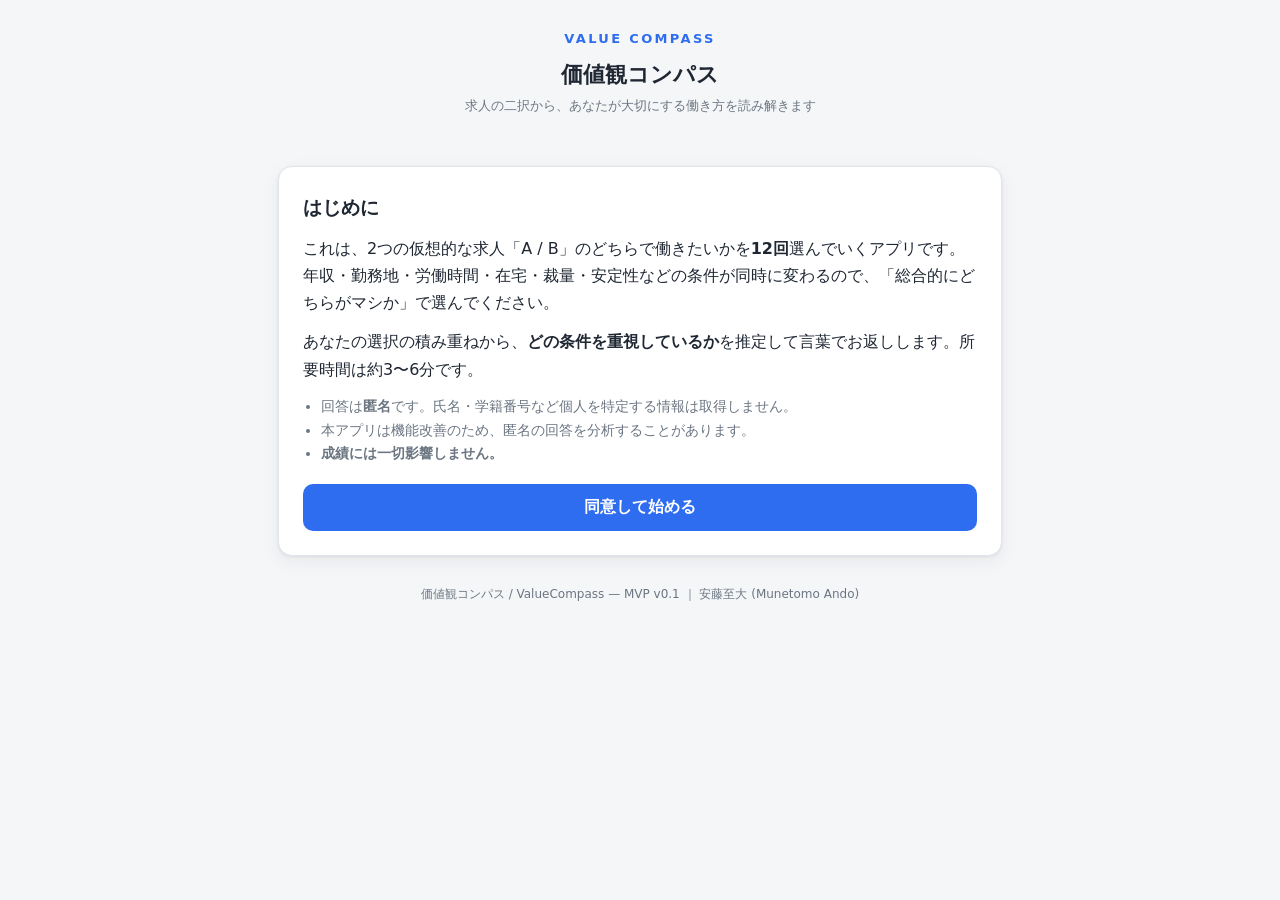
==== value-compass/frontend/index.html @ ad37fada "chore: snapshot v0.1 before v0.2 work" ====
<!DOCTYPE html>
<html lang="ja">
<head>
  <meta charset="UTF-8">
  <meta name="viewport" content="width=device-width, initial-scale=1.0">
  <title>価値観コンパス / ValueCompass</title>
  <meta name="author" content="安藤至大 / Munetomo Ando">
  <link rel="stylesheet" href="style.css">
</head>
<body>
  <header class="app-head">
    <div class="logo">VALUE COMPASS</div>
    <h1>価値観コンパス</h1>
    <p class="sub">求人の二択から、あなたが大切にする働き方を読み解きます</p>
  </header>

  <main class="wrap">

    <!-- 1. 導入画面 -->
    <section id="intro" class="screen active">
      <div class="card">
        <h2>はじめに</h2>
        <p>これは、2つの仮想的な求人「A / B」のどちらで働きたいかを<strong>12回</strong>選んでいくアプリです。年収・勤務地・労働時間・在宅・裁量・安定性などの条件が同時に変わるので、「総合的にどちらがマシか」で選んでください。</p>
        <p>あなたの選択の積み重ねから、<strong>どの条件を重視しているか</strong>を推定して言葉でお返しします。所要時間は約3〜6分です。</p>
        <ul class="consent">
          <li>回答は<strong>匿名</strong>です。氏名・学籍番号など個人を特定する情報は取得しません。</li>
          <li>本アプリは機能改善のため、匿名の回答を分析することがあります。</li>
          <li><strong>成績には一切影響しません。</strong></li>
        </ul>
        <button id="start-btn" class="primary">同意して始める</button>
      </div>
    </section>

    <!-- 2-3. 設問画面（練習・本番・支配選択を兼用） -->
    <section id="question" class="screen">
      <div class="progress"><span id="progress-bar-fill"></span></div>
      <div id="q-stage">
        <div id="q-content">
          <div id="q-badge"></div>
          <h2 id="q-title">どちらの求人で働きたいですか？</h2>
          <div id="choices"></div>
        </div>
      </div>
    </section>

    <!-- 4. 練習→本番への案内画面 -->
    <section id="transition" class="screen">
      <div class="card transition-card">
        <div class="transition-check">✓</div>
        <h2>練習はここまでです</h2>
        <p class="transition-lead">ここからが<strong>本番</strong>です。</p>
        <p>いまの練習と<strong>同じ要領</strong>で、表示される求人 A / B のうち<br>「働きたい」と思うほうを選んでいってください。</p>
        <p class="muted">全10問（途中に確認用の設問が1問入ります）。深く悩まず、直感で選んでかまいません。</p>
        <button id="begin-main-btn" class="primary">本番を始める</button>
      </div>
    </section>

    <!-- 5. 結果画面 -->
    <section id="result" class="screen">
      <div class="card">
        <h2>あなたの傾向</h2>
        <p id="result-text"></p>

        <div class="cols">
          <div class="box keep">
            <h4>譲りにくい条件</h4>
            <ul id="keep-list"></ul>
          </div>
          <div class="box trade">
            <h4>交換に出しやすい条件</h4>
            <ul id="tradeable-list"></ul>
          </div>
        </div>

        <h4 class="muted" style="margin:18px 0 6px;">重視度（選択の一貫性, 0〜100）</h4>
        <div id="score-bars"></div>

        <div id="quality-note">
          注意チェックの設問で、明らかに条件の良い求人が選ばれませんでした。結果は参考程度にご覧ください。
        </div>

        <p style="margin-top:18px;">
          <button id="reveal-btn" class="link-btn">いま行ったことの種明かしを見る</button>
        </p>
        <div id="reveal-box" class="reveal-box">
          いま行ったのは<strong>離散選択実験（DCE: Discrete Choice Experiment）</strong>という手法です。
          各設問で複数の条件を同時に動かすことで、口で言う重視度ではなく、実際の選択から各条件の重みを逆算しています。
          「あなたは何を重視しますか？」と直接聞くと社会的に望ましい答えに寄りがちですが、トレードオフを迫ることでより素直な選好が表れます。
        </div>

        <div style="margin-top:18px;">
          <button id="to-confirm-btn" class="primary">結果の確認に進む</button>
        </div>
      </div>
    </section>

    <!-- 6. 確認画面 -->
    <section id="confirm" class="screen">
      <div class="card">
        <h2>結果の確認</h2>
        <form id="confirm-form">
          <label class="field-label">この結果はあなたの実感に合っていますか？</label>
          <div class="likert">
            <label><input type="radio" name="agreement" value="1">1</label>
            <label><input type="radio" name="agreement" value="2">2</label>
            <label><input type="radio" name="agreement" value="3" checked>3</label>
            <label><input type="radio" name="agreement" value="4">4</label>
            <label><input type="radio" name="agreement" value="5">5</label>
          </div>
          <div class="ends muted"><span>全く違う</span><span>とても合う</span></div>

          <label class="field-label" for="free-text">結果を見て気づいたことがあれば（任意）</label>
          <textarea id="free-text" rows="3" placeholder="例：残業を気にしていたんだと気づいた"></textarea>

          <div style="margin-top:18px;">
            <button type="submit" class="primary">回答を送信する</button>
          </div>
        </form>
      </div>
    </section>

    <!-- 7. 送信完了 -->
    <section id="complete" class="screen">
      <div class="card" style="text-align:center;">
        <h2>ありがとうございました</h2>
        <p>ご協力に感謝します。あなたの回答は今後の改善に役立てられます。</p>
        <p id="complete-note" class="muted"></p>
      </div>
    </section>

    <footer class="app-foot">
      価値観コンパス / ValueCompass — MVP v0.1 ｜ 安藤至大 (Munetomo Ando)
    </footer>
  </main>

  <script src="estimate.js"></script>
  <script src="app.js"></script>
</body>
</html>
---- value-compass/frontend/style.css ----
:root {
  --bg: #f5f6f8;
  --card: #ffffff;
  --ink: #1f2733;
  --muted: #6b7682;
  --line: #e1e5ea;
  --accent: #2f6df0;
  --accent-ink: #ffffff;
  --good: #2f9e6f;
  --warn: #c2410c;
  --radius: 14px;
  --shadow: 0 1px 3px rgba(20, 30, 50, 0.08), 0 6px 20px rgba(20, 30, 50, 0.06);
  --maxw: 760px;
  font-family: -apple-system, "Hiragino Sans", "Yu Gothic UI", "Noto Sans JP", system-ui, sans-serif;
}

* { box-sizing: border-box; }
body {
  margin: 0; background: var(--bg); color: var(--ink);
  line-height: 1.7; -webkit-font-smoothing: antialiased;
}
.wrap { max-width: var(--maxw); margin: 0 auto; padding: 24px 18px 64px; }

header.app-head { text-align: center; padding: 28px 0 8px; }
header.app-head .logo { font-size: 13px; letter-spacing: .18em; color: var(--accent); font-weight: 700; }
header.app-head h1 { font-size: 22px; margin: 6px 0 2px; }
header.app-head .sub { color: var(--muted); font-size: 13px; margin: 0; }

.screen { display: none; }
.screen.active { display: block; animation: fade .25s ease; }
@keyframes fade { from { opacity: 0; transform: translateY(6px);} to { opacity: 1; transform: none; } }

.card {
  background: var(--card); border: 1px solid var(--line);
  border-radius: var(--radius); box-shadow: var(--shadow);
  padding: 24px; margin: 16px 0;
}

h2 { font-size: 19px; margin: 0 0 12px; }
p { margin: 0 0 12px; }
.muted { color: var(--muted); font-size: 14px; }
.error { color: var(--warn); }
code { background: #eef1f5; padding: 1px 6px; border-radius: 6px; font-size: 13px; }

ul.consent { margin: 8px 0 18px; padding-left: 18px; color: var(--muted); font-size: 14px; }

/* ボタン */
button { font-family: inherit; cursor: pointer; }
.primary {
  background: var(--accent); color: var(--accent-ink); border: none;
  font-size: 16px; font-weight: 700; padding: 13px 22px; border-radius: 10px;
  width: 100%; transition: filter .15s;
}
.primary:hover { filter: brightness(1.05); }

/* 進捗 */
.progress { height: 6px; background: var(--line); border-radius: 4px; overflow: hidden; margin: 4px 0 18px; }
#progress-bar-fill { display: block; height: 100%; background: var(--accent); width: 0; transition: width .3s; }

/* ページめくり演出 */
#q-stage { perspective: 1600px; }
#q-content { transform-origin: left center; backface-visibility: hidden; }
@keyframes pageTurnIn {
  0%   { transform: rotateY(-78deg); opacity: 0; }
  60%  { opacity: 1; }
  100% { transform: rotateY(0deg); opacity: 1; }
}
@keyframes pageTurnOut {
  0%   { transform: rotateY(0deg); opacity: 1; }
  100% { transform: rotateY(82deg); opacity: 0; }
}
#q-content.page-turn { animation: pageTurnIn .42s cubic-bezier(.2,.7,.3,1) both;
  box-shadow: 18px 0 30px -22px rgba(20,30,50,.35); }
#q-content.page-out { animation: pageTurnOut .24s ease-in both; }

@media (prefers-reduced-motion: reduce) {
  #q-content.page-turn, #q-content.page-out { animation: none; }
}

/* 選択フィードバック */
.job-card.chosen { border-color: var(--accent); box-shadow: 0 0 0 3px rgba(47,109,240,.25); transform: translateY(-2px) scale(1.01); }
.job-card.dimmed { opacity: .45; filter: grayscale(.3); }
.job-card { transition: border-color .15s, transform .1s, opacity .2s, box-shadow .15s; }

.badge { display: inline-block; font-size: 12px; font-weight: 700; color: var(--accent);
  background: #eaf1ff; padding: 4px 10px; border-radius: 999px; }
.badge.practice { color: var(--warn); background: #fdeede; }
#q-badge { margin-bottom: 10px; }
#q-badge:empty { display: none; } /* 注意チェック時はバッジを出さず本番に紛れ込ませる */
#q-title { font-size: 18px; margin: 4px 0 18px; }

/* 求人カード */
#choices { display: grid; grid-template-columns: 1fr 1fr; gap: 14px; }
.job-card {
  text-align: left; background: var(--card); border: 2px solid var(--line);
  border-radius: var(--radius); padding: 16px 16px 18px; transition: border-color .15s, transform .1s;
  display: flex; flex-direction: column;
}
.job-card:hover { border-color: var(--accent); transform: translateY(-2px); }
.job-card h3 { margin: 0 0 10px; font-size: 16px; color: var(--accent); }
.job-card ul { list-style: none; margin: 0 0 14px; padding: 0; flex: 1; }
.job-card li { display: flex; justify-content: space-between; gap: 8px; padding: 6px 0; border-bottom: 1px dashed var(--line); font-size: 14px; }
.job-card li:last-child { border-bottom: none; }
.job-card .k { color: var(--muted); }
.job-card .v { font-weight: 600; text-align: right; }
.job-card .choose { margin-top: auto; text-align: center; background: var(--accent); color: #fff; font-weight: 700;
  padding: 9px; border-radius: 8px; font-size: 14px; }

@media (max-width: 560px) {
  #choices { grid-template-columns: 1fr; }
}

/* 練習→本番 案内画面 */
.transition-card { text-align: center; padding: 40px 28px; }
.transition-check {
  width: 64px; height: 64px; margin: 0 auto 18px; border-radius: 50%;
  background: var(--good); color: #fff; font-size: 34px; line-height: 64px; font-weight: 700;
}
.transition-card h2 { font-size: 18px; color: var(--muted); margin-bottom: 6px; }
.transition-lead { font-size: 26px; font-weight: 800; margin: 4px 0 16px; }
.transition-lead strong { color: var(--accent); }
.transition-card p { font-size: 16px; }
.transition-card .primary { max-width: 320px; margin: 22px auto 0; }

/* 結果 */
#result-text { font-size: 16px; }
.cols { display: grid; grid-template-columns: 1fr 1fr; gap: 14px; margin: 16px 0; }
.cols .box { border: 1px solid var(--line); border-radius: 10px; padding: 14px; }
.cols .box h4 { margin: 0 0 8px; font-size: 14px; }
.cols .box.keep h4 { color: var(--good); }
.cols .box.trade h4 { color: var(--muted); }
.cols ul { margin: 0; padding-left: 18px; font-size: 14px; }
@media (max-width: 560px) { .cols { grid-template-columns: 1fr; } }

.score-row { display: flex; align-items: center; gap: 10px; margin: 7px 0; }
.score-label { width: 96px; font-size: 13px; color: var(--muted); flex-shrink: 0; }
.score-track { flex: 1; height: 10px; background: var(--line); border-radius: 6px; overflow: hidden; }
.score-fill { display: block; height: 100%; background: var(--accent); }
.score-num { width: 30px; text-align: right; font-size: 13px; color: var(--muted); }

#quality-note { display: none; background: #fdeede; color: var(--warn); padding: 10px 14px;
  border-radius: 8px; font-size: 13px; margin-top: 12px; }

.reveal-box { background: #eaf1ff; border-radius: 10px; padding: 16px; margin-top: 12px; font-size: 14px; display: none; }
.link-btn { background: none; border: none; color: var(--accent); text-decoration: underline; padding: 0; font-size: 14px; }

/* 確認画面 */
.likert { display: flex; justify-content: space-between; gap: 6px; margin: 12px 0 6px; }
.likert label { flex: 1; text-align: center; font-size: 12px; color: var(--muted); cursor: pointer; }
.likert input { display: block; margin: 0 auto 6px; }
.likert .ends { display: flex; justify-content: space-between; font-size: 12px; color: var(--muted); }
textarea { width: 100%; border: 1px solid var(--line); border-radius: 8px; padding: 10px; font-family: inherit; font-size: 14px; resize: vertical; }
label.field-label { display: block; font-size: 14px; font-weight: 600; margin: 16px 0 6px; }

footer.app-foot { text-align: center; color: var(--muted); font-size: 12px; margin-top: 28px; }
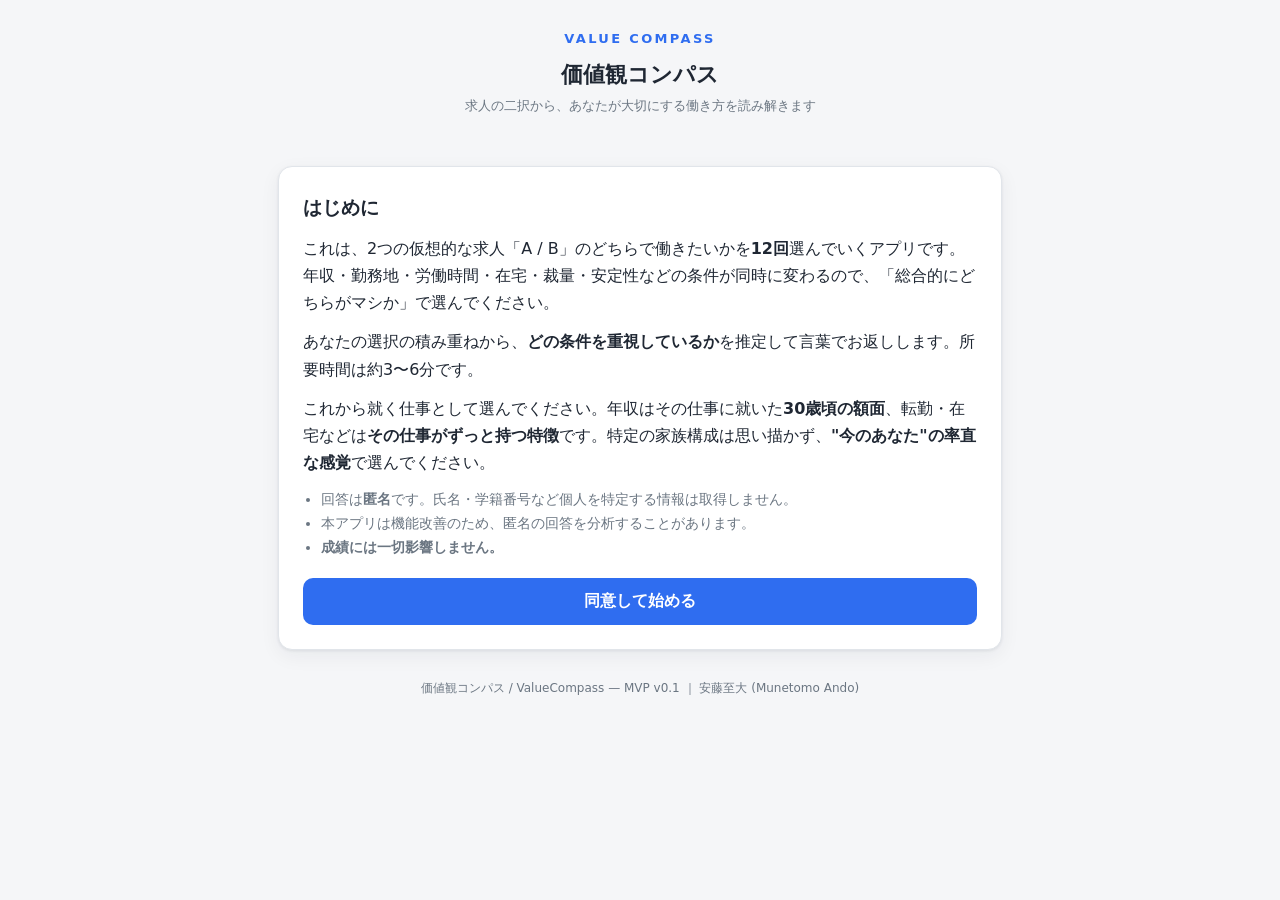
==== commit 668750da: "feat: 導入文言・進行中トレードオフ枠・結果リビールDOM Co-Authored-By: Claude Opus 4.8 (1M context) <noreply@anthropic.com>" ====
--- a/value-compass/frontend/index.html
+++ b/value-compass/frontend/index.html
@@ -22,6 +22,7 @@
         <h2>はじめに</h2>
         <p>これは、2つの仮想的な求人「A / B」のどちらで働きたいかを<strong>12回</strong>選んでいくアプリです。年収・勤務地・労働時間・在宅・裁量・安定性などの条件が同時に変わるので、「総合的にどちらがマシか」で選んでください。</p>
         <p>あなたの選択の積み重ねから、<strong>どの条件を重視しているか</strong>を推定して言葉でお返しします。所要時間は約3〜6分です。</p>
+        <p class="framing">これから就く仕事として選んでください。年収はその仕事に就いた<strong>30歳頃の額面</strong>、転勤・在宅などは<strong>その仕事がずっと持つ特徴</strong>です。特定の家族構成は思い描かず、<strong>"今のあなた"の率直な感覚</strong>で選んでください。</p>
         <ul class="consent">
           <li>回答は<strong>匿名</strong>です。氏名・学籍番号など個人を特定する情報は取得しません。</li>
           <li>本アプリは機能改善のため、匿名の回答を分析することがあります。</li>
@@ -39,6 +40,7 @@
           <div id="q-badge"></div>
           <h2 id="q-title">どちらの求人で働きたいですか？</h2>
           <div id="choices"></div>
+          <div id="tradeoff-flash" class="tradeoff-flash" aria-live="polite"></div>
         </div>
       </div>
     </section>
@@ -57,41 +59,11 @@
 
     <!-- 5. 結果画面 -->
     <section id="result" class="screen">
-      <div class="card">
-        <h2>あなたの傾向</h2>
-        <p id="result-text"></p>
-
-        <div class="cols">
-          <div class="box keep">
-            <h4>譲りにくい条件</h4>
-            <ul id="keep-list"></ul>
-          </div>
-          <div class="box trade">
-            <h4>交換に出しやすい条件</h4>
-            <ul id="tradeable-list"></ul>
-          </div>
-        </div>
-
-        <h4 class="muted" style="margin:18px 0 6px;">重視度（選択の一貫性, 0〜100）</h4>
-        <div id="score-bars"></div>
-
-        <div id="quality-note">
-          注意チェックの設問で、明らかに条件の良い求人が選ばれませんでした。結果は参考程度にご覧ください。
-        </div>
-
-        <p style="margin-top:18px;">
-          <button id="reveal-btn" class="link-btn">いま行ったことの種明かしを見る</button>
-        </p>
-        <div id="reveal-box" class="reveal-box">
-          いま行ったのは<strong>離散選択実験（DCE: Discrete Choice Experiment）</strong>という手法です。
-          各設問で複数の条件を同時に動かすことで、口で言う重視度ではなく、実際の選択から各条件の重みを逆算しています。
-          「あなたは何を重視しますか？」と直接聞くと社会的に望ましい答えに寄りがちですが、トレードオフを迫ることでより素直な選好が表れます。
-        </div>
-
-        <div style="margin-top:18px;">
-          <button id="to-confirm-btn" class="primary">結果の確認に進む</button>
-        </div>
-      </div>
+      <div class="result-note">あなたの選択を読み解きました</div>
+      <div class="dots" id="reveal-dots"></div>
+      <div class="reveal-stage"><div class="reveal-card turn" id="reveal-card"></div></div>
+      <button id="reveal-next" class="primary">次の発見へ →</button>
+      <div id="quality-note" class="quality-note">注意チェックの設問で明らかに良い求人が選ばれませんでした。結果は参考程度にご覧ください。</div>
     </section>
 
     <!-- 6. 確認画面 -->
@@ -134,6 +106,7 @@
   </main>
 
   <script src="estimate.js"></script>
+  <script src="radar.js"></script>
   <script src="app.js"></script>
 </body>
 </html>
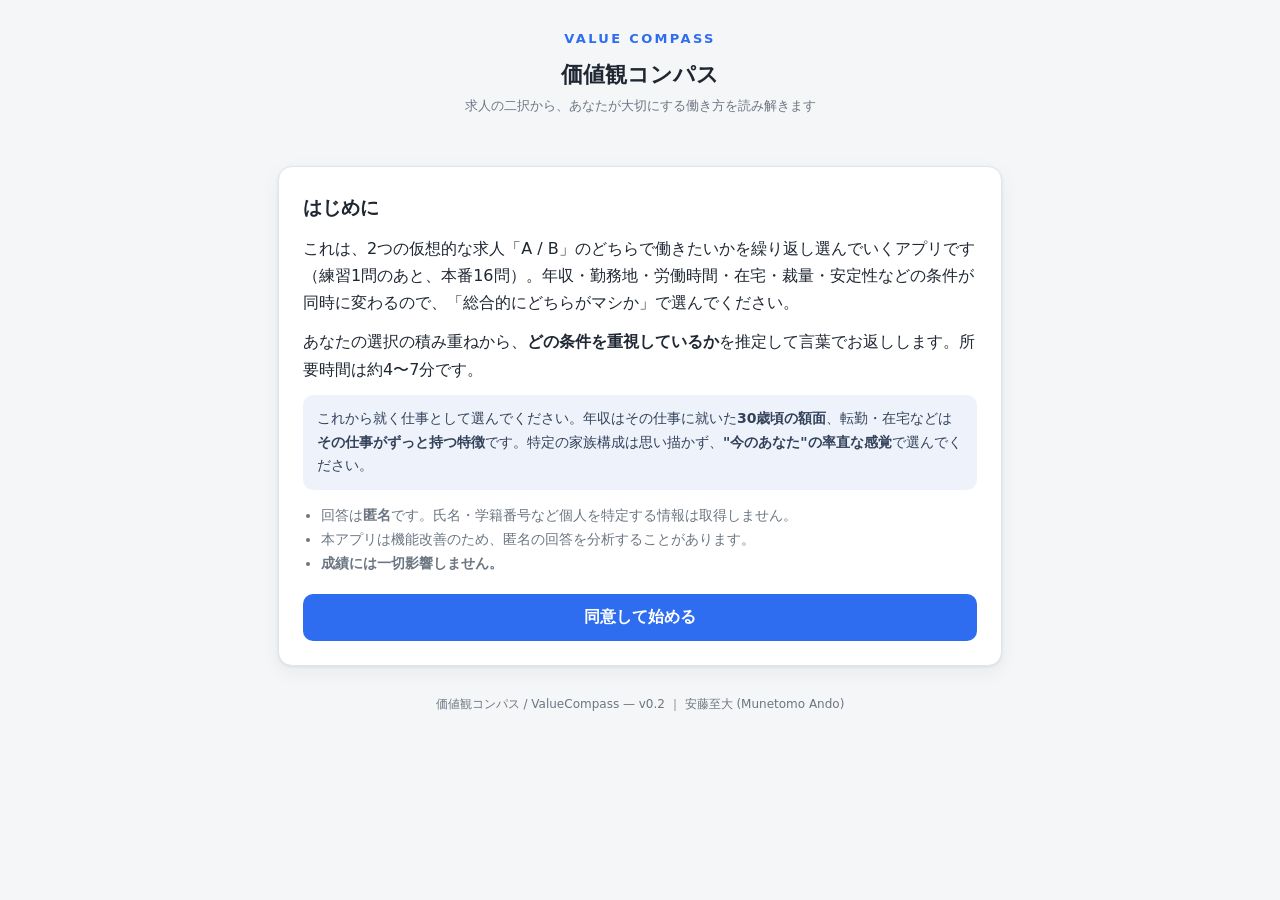
==== commit e91f3493: "fix: 文言を16問構成に更新(12回/全10問/footer)・reveal-box重複解消 Co-Authored-By: Claude Opus 4.8 (1M context) <norep" ====
--- a/value-compass/frontend/index.html
+++ b/value-compass/frontend/index.html
@@ -20,8 +20,8 @@
     <section id="intro" class="screen active">
       <div class="card">
         <h2>はじめに</h2>
-        <p>これは、2つの仮想的な求人「A / B」のどちらで働きたいかを<strong>12回</strong>選んでいくアプリです。年収・勤務地・労働時間・在宅・裁量・安定性などの条件が同時に変わるので、「総合的にどちらがマシか」で選んでください。</p>
-        <p>あなたの選択の積み重ねから、<strong>どの条件を重視しているか</strong>を推定して言葉でお返しします。所要時間は約3〜6分です。</p>
+        <p>これは、2つの仮想的な求人「A / B」のどちらで働きたいかを繰り返し選んでいくアプリです（練習1問のあと、本番16問）。年収・勤務地・労働時間・在宅・裁量・安定性などの条件が同時に変わるので、「総合的にどちらがマシか」で選んでください。</p>
+        <p>あなたの選択の積み重ねから、<strong>どの条件を重視しているか</strong>を推定して言葉でお返しします。所要時間は約4〜7分です。</p>
         <p class="framing">これから就く仕事として選んでください。年収はその仕事に就いた<strong>30歳頃の額面</strong>、転勤・在宅などは<strong>その仕事がずっと持つ特徴</strong>です。特定の家族構成は思い描かず、<strong>"今のあなた"の率直な感覚</strong>で選んでください。</p>
         <ul class="consent">
           <li>回答は<strong>匿名</strong>です。氏名・学籍番号など個人を特定する情報は取得しません。</li>
@@ -52,7 +52,7 @@
         <h2>練習はここまでです</h2>
         <p class="transition-lead">ここからが<strong>本番</strong>です。</p>
         <p>いまの練習と<strong>同じ要領</strong>で、表示される求人 A / B のうち<br>「働きたい」と思うほうを選んでいってください。</p>
-        <p class="muted">全10問（途中に確認用の設問が1問入ります）。深く悩まず、直感で選んでかまいません。</p>
+        <p class="muted">全16問（途中に確認用の設問が1問入ります）。深く悩まず、直感で選んでかまいません。</p>
         <button id="begin-main-btn" class="primary">本番を始める</button>
       </div>
     </section>
@@ -101,7 +101,7 @@
     </section>
 
     <footer class="app-foot">
-      価値観コンパス / ValueCompass — MVP v0.1 ｜ 安藤至大 (Munetomo Ando)
+      価値観コンパス / ValueCompass — v0.2 ｜ 安藤至大 (Munetomo Ando)
     </footer>
   </main>
 
--- a/value-compass/frontend/style.css
+++ b/value-compass/frontend/style.css
@@ -141,8 +141,6 @@
 #quality-note { display: none; background: #fdeede; color: var(--warn); padding: 10px 14px;
   border-radius: 8px; font-size: 13px; margin-top: 12px; }
 
-.reveal-box { background: #eaf1ff; border-radius: 10px; padding: 16px; margin-top: 12px; font-size: 14px; display: none; }
-.link-btn { background: none; border: none; color: var(--accent); text-decoration: underline; padding: 0; font-size: 14px; }
 
 /* 確認画面 */
 .likert { display: flex; justify-content: space-between; gap: 6px; margin: 12px 0 6px; }
@@ -153,3 +151,62 @@
 label.field-label { display: block; font-size: 14px; font-weight: 600; margin: 16px 0 6px; }
 
 footer.app-foot { text-align: center; color: var(--muted); font-size: 12px; margin-top: 28px; }
+
+/* framing 注記 */
+.framing{background:#eef3fb;border-radius:10px;padding:12px 14px;font-size:14px;color:#33415a;margin:0 0 14px;}
+
+/* 進行中トレードオフ・フラッシュ */
+.tradeoff-flash{min-height:20px;text-align:center;font-size:13px;color:var(--muted);margin-top:14px;opacity:0;}
+.tradeoff-flash.show{animation:tfFade 1.1s ease both;}
+@keyframes tfFade{0%{opacity:0;transform:translateY(4px);}25%{opacity:1;transform:none;}80%{opacity:1;}100%{opacity:0;}}
+
+/* 結果リビール */
+.result-note{text-align:center;font-size:15px;color:var(--muted);margin:6px 0 12px;}
+.dots{display:flex;justify-content:center;gap:7px;margin:6px 0 14px;}
+.dots .dot{width:8px;height:8px;border-radius:50%;background:var(--line);transition:.2s;}
+.dots .dot.on{background:var(--accent);transform:scale(1.25);}
+.reveal-stage{perspective:1600px;}
+.reveal-card{background:var(--card);border:1px solid var(--line);border-radius:16px;box-shadow:var(--shadow);padding:26px 24px;transform-origin:left center;}
+.reveal-card.turn{animation:flipIn .5s cubic-bezier(.2,.7,.3,1) both;}
+@keyframes flipIn{0%{transform:rotateY(-80deg);opacity:0;}60%{opacity:1;}100%{transform:rotateY(0);opacity:1;}}
+.reveal-card .kicker{font-size:12px;font-weight:700;color:var(--accent);letter-spacing:.08em;}
+.reveal-card h2{font-size:20px;margin:6px 0 14px;}
+.reveal-card .lead{font-size:16px;}
+#reveal-next{max-width:340px;margin:18px auto 0;}
+
+/* レーダー */
+.radar-wrap{display:flex;justify-content:center;margin:6px 0 4px;}
+.grid-line{fill:none;stroke:var(--line);stroke-width:1;}
+.axis-line{stroke:#d2d8e0;stroke-width:1;}
+.axis-label{font-size:12px;fill:var(--muted);}
+.axis-label.top1{font-weight:700;fill:var(--ink);}
+.data-poly{fill:rgba(47,109,240,.18);stroke:var(--accent);stroke-width:2.5;stroke-linejoin:round;transform-origin:160px 150px;transform:scale(0);opacity:0;transition:transform .9s cubic-bezier(.2,.8,.2,1),opacity .5s;}
+.data-poly.show{transform:scale(1);opacity:1;}
+.data-dot{fill:var(--accent);}
+
+/* お金換算 */
+.money{display:flex;flex-direction:column;gap:10px;margin-top:6px;}
+.money-item{display:flex;align-items:center;justify-content:space-between;gap:12px;border:1px solid var(--line);border-radius:12px;padding:13px 15px;background:#fafbfd;}
+.money-item .label{font-weight:600;}
+.money-item .val{font-size:20px;font-weight:800;color:var(--good);white-space:nowrap;}
+.money-item .val.neg{color:var(--muted);font-size:15px;}
+.money-sub{font-size:12px;color:var(--muted);margin-top:8px;}
+
+/* 決定的瞬間 */
+.moment{border-left:4px solid var(--accent);background:#f3f7ff;border-radius:0 12px 12px 0;padding:12px 15px;margin:10px 0;}
+.moment.fast{border-left-color:var(--good);background:#f1faf5;}
+.moment .m-tag{font-size:12px;font-weight:700;color:var(--accent);}
+.moment.fast .m-tag{color:var(--good);}
+.moment .m-body{font-size:14px;margin-top:4px;}
+
+/* 譲れない/出しやすい・種明かし */
+.cols{display:grid;grid-template-columns:1fr 1fr;gap:12px;margin-top:6px;}
+.box{border:1px solid var(--line);border-radius:12px;padding:14px;}
+.box h4{margin:0 0 8px;font-size:13px;}
+.box.keep h4{color:var(--good);}
+.box.trade h4{color:var(--muted);}
+.box ul{margin:0;padding-left:16px;font-size:14px;}
+.reveal-box{background:#eaf1ff;border-radius:12px;padding:16px;font-size:14px;}
+.quality-note{display:none;background:#fdeede;color:var(--warn);padding:10px 14px;border-radius:8px;font-size:13px;margin-top:12px;}
+@media (max-width:560px){ .cols{grid-template-columns:1fr;} }
+@media (prefers-reduced-motion: reduce){ .reveal-card.turn,.data-poly,.tradeoff-flash.show{animation:none;transition:none;} .data-poly{transform:scale(1);opacity:1;} }
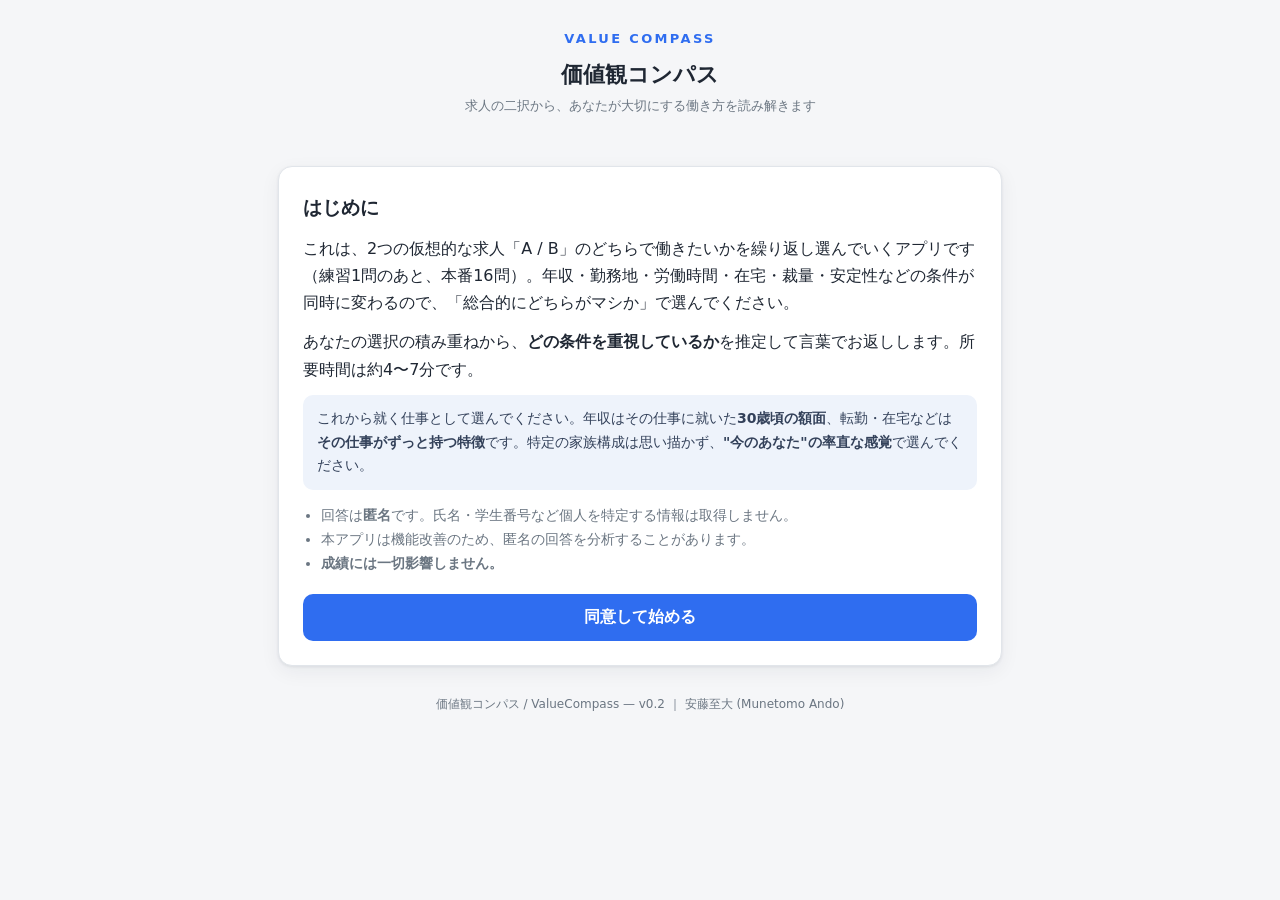
==== commit 9b879592: "fix: 学籍番号を学生番号に修正（導入文・学生告知ページ） Co-Authored-By: Claude Opus 4.8 (1M context) <noreply@anthropic.com>" ====
--- a/value-compass/frontend/index.html
+++ b/value-compass/frontend/index.html
@@ -24,7 +24,7 @@
         <p>あなたの選択の積み重ねから、<strong>どの条件を重視しているか</strong>を推定して言葉でお返しします。所要時間は約4〜7分です。</p>
         <p class="framing">これから就く仕事として選んでください。年収はその仕事に就いた<strong>30歳頃の額面</strong>、転勤・在宅などは<strong>その仕事がずっと持つ特徴</strong>です。特定の家族構成は思い描かず、<strong>"今のあなた"の率直な感覚</strong>で選んでください。</p>
         <ul class="consent">
-          <li>回答は<strong>匿名</strong>です。氏名・学籍番号など個人を特定する情報は取得しません。</li>
+          <li>回答は<strong>匿名</strong>です。氏名・学生番号など個人を特定する情報は取得しません。</li>
           <li>本アプリは機能改善のため、匿名の回答を分析することがあります。</li>
           <li><strong>成績には一切影響しません。</strong></li>
         </ul>
--- a/value-compass/frontend/style.css
+++ b/value-compass/frontend/style.css
@@ -122,26 +122,6 @@
 .transition-card p { font-size: 16px; }
 .transition-card .primary { max-width: 320px; margin: 22px auto 0; }
 
-/* 結果 */
-#result-text { font-size: 16px; }
-.cols { display: grid; grid-template-columns: 1fr 1fr; gap: 14px; margin: 16px 0; }
-.cols .box { border: 1px solid var(--line); border-radius: 10px; padding: 14px; }
-.cols .box h4 { margin: 0 0 8px; font-size: 14px; }
-.cols .box.keep h4 { color: var(--good); }
-.cols .box.trade h4 { color: var(--muted); }
-.cols ul { margin: 0; padding-left: 18px; font-size: 14px; }
-@media (max-width: 560px) { .cols { grid-template-columns: 1fr; } }
-
-.score-row { display: flex; align-items: center; gap: 10px; margin: 7px 0; }
-.score-label { width: 96px; font-size: 13px; color: var(--muted); flex-shrink: 0; }
-.score-track { flex: 1; height: 10px; background: var(--line); border-radius: 6px; overflow: hidden; }
-.score-fill { display: block; height: 100%; background: var(--accent); }
-.score-num { width: 30px; text-align: right; font-size: 13px; color: var(--muted); }
-
-#quality-note { display: none; background: #fdeede; color: var(--warn); padding: 10px 14px;
-  border-radius: 8px; font-size: 13px; margin-top: 12px; }
-
-
 /* 確認画面 */
 .likert { display: flex; justify-content: space-between; gap: 6px; margin: 12px 0 6px; }
 .likert label { flex: 1; text-align: center; font-size: 12px; color: var(--muted); cursor: pointer; }
@@ -209,4 +189,4 @@
 .reveal-box{background:#eaf1ff;border-radius:12px;padding:16px;font-size:14px;}
 .quality-note{display:none;background:#fdeede;color:var(--warn);padding:10px 14px;border-radius:8px;font-size:13px;margin-top:12px;}
 @media (max-width:560px){ .cols{grid-template-columns:1fr;} }
-@media (prefers-reduced-motion: reduce){ .reveal-card.turn,.data-poly,.tradeoff-flash.show{animation:none;transition:none;} .data-poly{transform:scale(1);opacity:1;} }
+@media (prefers-reduced-motion: reduce){ .reveal-card.turn,.data-poly,.tradeoff-flash.show{animation:none;transition:none;} .data-poly{transform:scale(1);opacity:1;} .tradeoff-flash.show{opacity:1;} }
